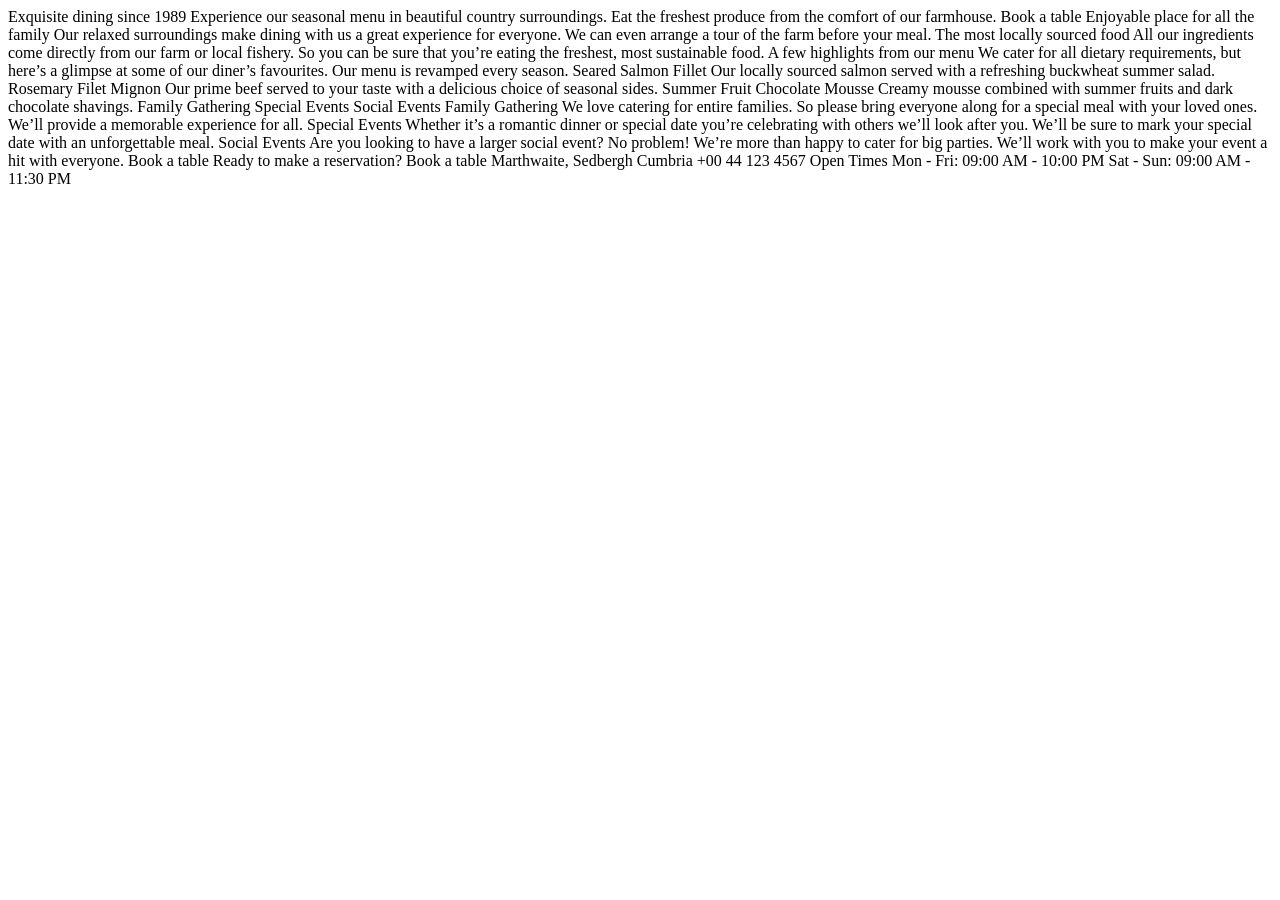
==== starter-code/index.html @ 2c785da1 "first commit" ====
<!DOCTYPE html>
<html lang="en">
<head>
  <meta charset="UTF-8">
  <meta name="viewport" content="width=device-width, initial-scale=1.0">

  <link rel="icon" type="image/png" sizes="32x32" href="./images/favicon-32x32.png">
  
  <title>Frontend Mentor | Dine Website Challenge</title>
</head>
<body>

  Exquisite dining since 1989

  Experience our seasonal menu in beautiful country surroundings. Eat the freshest produce from 
  the comfort of our farmhouse.

  Book a table



  Enjoyable place for all the family

  Our relaxed surroundings make dining with us a great experience for everyone. We can even arrange 
  a tour of the farm before your meal.

  The most locally sourced food

  All our ingredients come directly from our farm or local fishery. So you can be sure that you’re 
  eating the freshest, most sustainable food.



  A few highlights from our menu

  We cater for all dietary requirements, but here’s a glimpse at some of our diner’s favourites. 
  Our menu is revamped every season.

  Seared Salmon Fillet
  Our locally sourced salmon served with a refreshing buckwheat summer salad.

  Rosemary Filet Mignon
  Our prime beef served to your taste with a delicious choice of seasonal sides.

  Summer Fruit Chocolate Mousse
  Creamy mousse combined with summer fruits and dark chocolate shavings.



  Family Gathering
  Special Events
  Social Events

  Family Gathering
  We love catering for entire families. So please bring everyone along for a special meal with your 
  loved ones. We’ll provide a memorable experience for all.

  Special Events
  Whether it’s a romantic dinner or special date you’re celebrating with others we’ll look after you. 
  We’ll be sure to mark your special date with an unforgettable meal.

  Social Events
  Are you looking to have a larger social event? No problem! We’re more than happy to cater for big 
  parties. We’ll work with you to make your event a hit with everyone.

  Book a table



  Ready to make a reservation?

  Book a table



  Marthwaite, Sedbergh
  Cumbria
  +00 44 123 4567

  Open Times
  Mon - Fri: 09:00 AM - 10:00 PM
  Sat - Sun: 09:00 AM - 11:30 PM

</body>
</html>
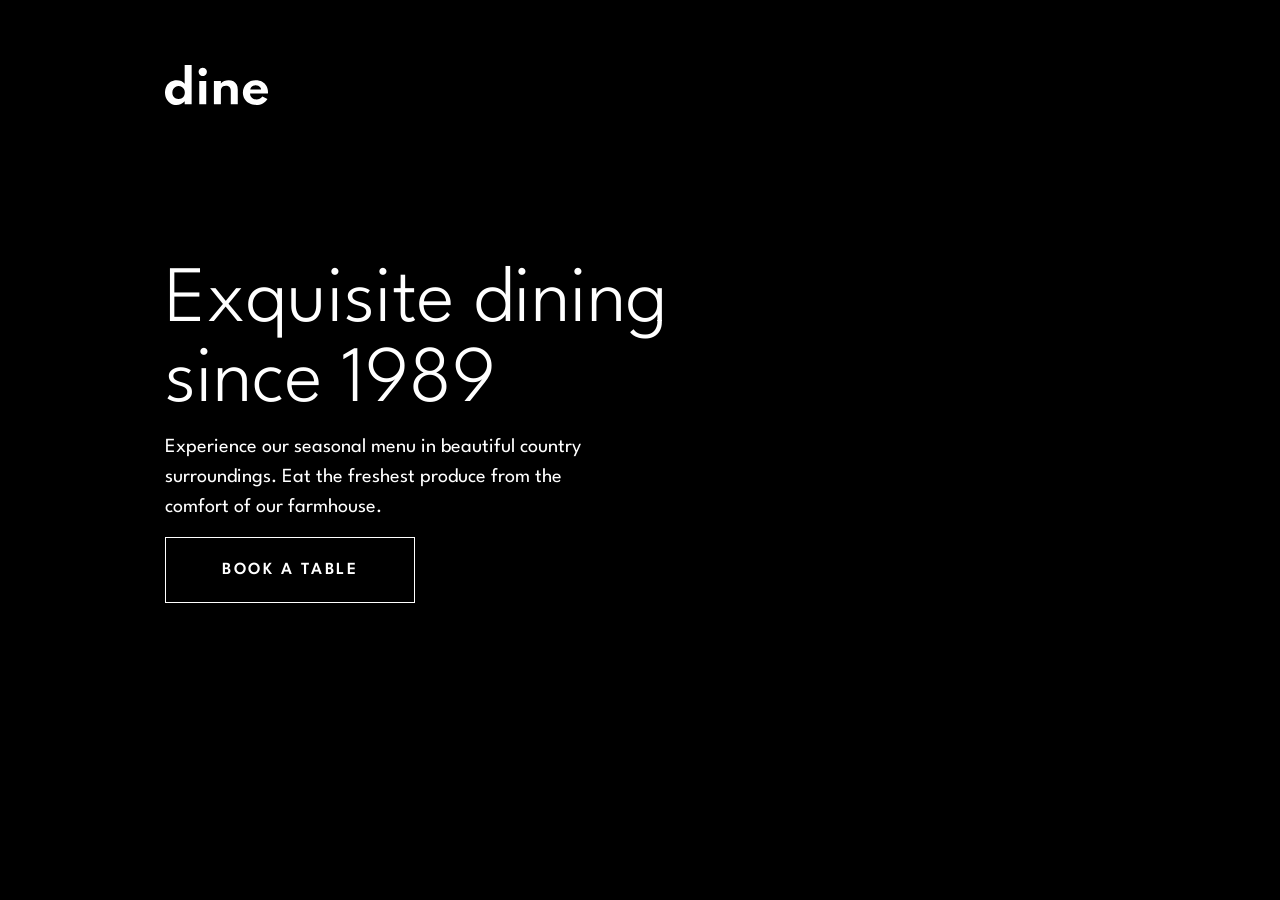
==== commit bd8e9b20: "feature: logo and hero content design changes done" ====
--- a/starter-code/index.html
+++ b/starter-code/index.html
@@ -1,85 +1,32 @@
 <!DOCTYPE html>
 <html lang="en">
+
 <head>
   <meta charset="UTF-8">
   <meta name="viewport" content="width=device-width, initial-scale=1.0">
 
   <link rel="icon" type="image/png" sizes="32x32" href="./images/favicon-32x32.png">
-  
+
   <title>Frontend Mentor | Dine Website Challenge</title>
+  <link rel="stylesheet" href="./styles.css">
+  <link rel="preconnect" href="https://fonts.googleapis.com">
+<link rel="preconnect" href="https://fonts.gstatic.com" crossorigin>
+<link href="https://fonts.googleapis.com/css2?family=League+Spartan:wght@100..900&display=swap" rel="stylesheet">
 </head>
+
 <body>
-
-  Exquisite dining since 1989
-
-  Experience our seasonal menu in beautiful country surroundings. Eat the freshest produce from 
-  the comfort of our farmhouse.
-
-  Book a table
-
-
-
-  Enjoyable place for all the family
-
-  Our relaxed surroundings make dining with us a great experience for everyone. We can even arrange 
-  a tour of the farm before your meal.
-
-  The most locally sourced food
-
-  All our ingredients come directly from our farm or local fishery. So you can be sure that you’re 
-  eating the freshest, most sustainable food.
-
-
-
-  A few highlights from our menu
-
-  We cater for all dietary requirements, but here’s a glimpse at some of our diner’s favourites. 
-  Our menu is revamped every season.
-
-  Seared Salmon Fillet
-  Our locally sourced salmon served with a refreshing buckwheat summer salad.
-
-  Rosemary Filet Mignon
-  Our prime beef served to your taste with a delicious choice of seasonal sides.
-
-  Summer Fruit Chocolate Mousse
-  Creamy mousse combined with summer fruits and dark chocolate shavings.
-
-
-
-  Family Gathering
-  Special Events
-  Social Events
-
-  Family Gathering
-  We love catering for entire families. So please bring everyone along for a special meal with your 
-  loved ones. We’ll provide a memorable experience for all.
-
-  Special Events
-  Whether it’s a romantic dinner or special date you’re celebrating with others we’ll look after you. 
-  We’ll be sure to mark your special date with an unforgettable meal.
-
-  Social Events
-  Are you looking to have a larger social event? No problem! We’re more than happy to cater for big 
-  parties. We’ll work with you to make your event a hit with everyone.
-
-  Book a table
-
-
-
-  Ready to make a reservation?
-
-  Book a table
-
-
-
-  Marthwaite, Sedbergh
-  Cumbria
-  +00 44 123 4567
-
-  Open Times
-  Mon - Fri: 09:00 AM - 10:00 PM
-  Sat - Sun: 09:00 AM - 11:30 PM
+  <section class="hero">
+    <header class="hero-header">
+      <div class="logo"><img src="./images/logo.svg" alt="Dine logo"> </div>
+      <div class="hero-content">
+        <h1>Exquisite dining since 1989</h1>
+        <p>Experience our seasonal menu in beautiful country surroundings. 
+          Eat the freshest produce from the comfort of our farmhouse.</p>
+        <a href="#" class="btn">BOOK A TABLE</a>
+      </div>
+    </header>
+  </section>
 
 </body>
+
 </html>
--- a/starter-code/styles.css
+++ b/starter-code/styles.css
@@ -0,0 +1,51 @@
+* {
+    margin: 0;
+    padding: 0;
+    box-sizing: border-box;
+}
+
+body {
+    background-color: black;
+}
+
+.hero-header {
+    padding: 65px 0px 198px 165px;
+    font-family: "League Spartan", sans-serif;
+    display: flex;
+    flex-direction: column;
+    gap: 153px;
+}
+
+.hero-content {
+    color: white;
+
+    h1 {
+        font-size: 80px;
+        font-weight: 300;
+        line-height: 1;
+        width: 508px;
+    }
+
+    p {
+        margin-top: 10px;
+        font-size: 20px;
+        font-weight: 400;
+        line-height: 1.5;
+        width: 445px;
+        margin-bottom: 40px;
+
+    }
+
+    .btn {
+        text-decoration: none;
+        color: white;
+        font-size: 17px;
+        font-weight: 600;
+        line-height: 95%;
+        border: 1px solid #FFFFFF;
+        padding: 24px 56px;
+        letter-spacing: 2.5px;
+        text-transform: uppercase;
+    }
+
+}
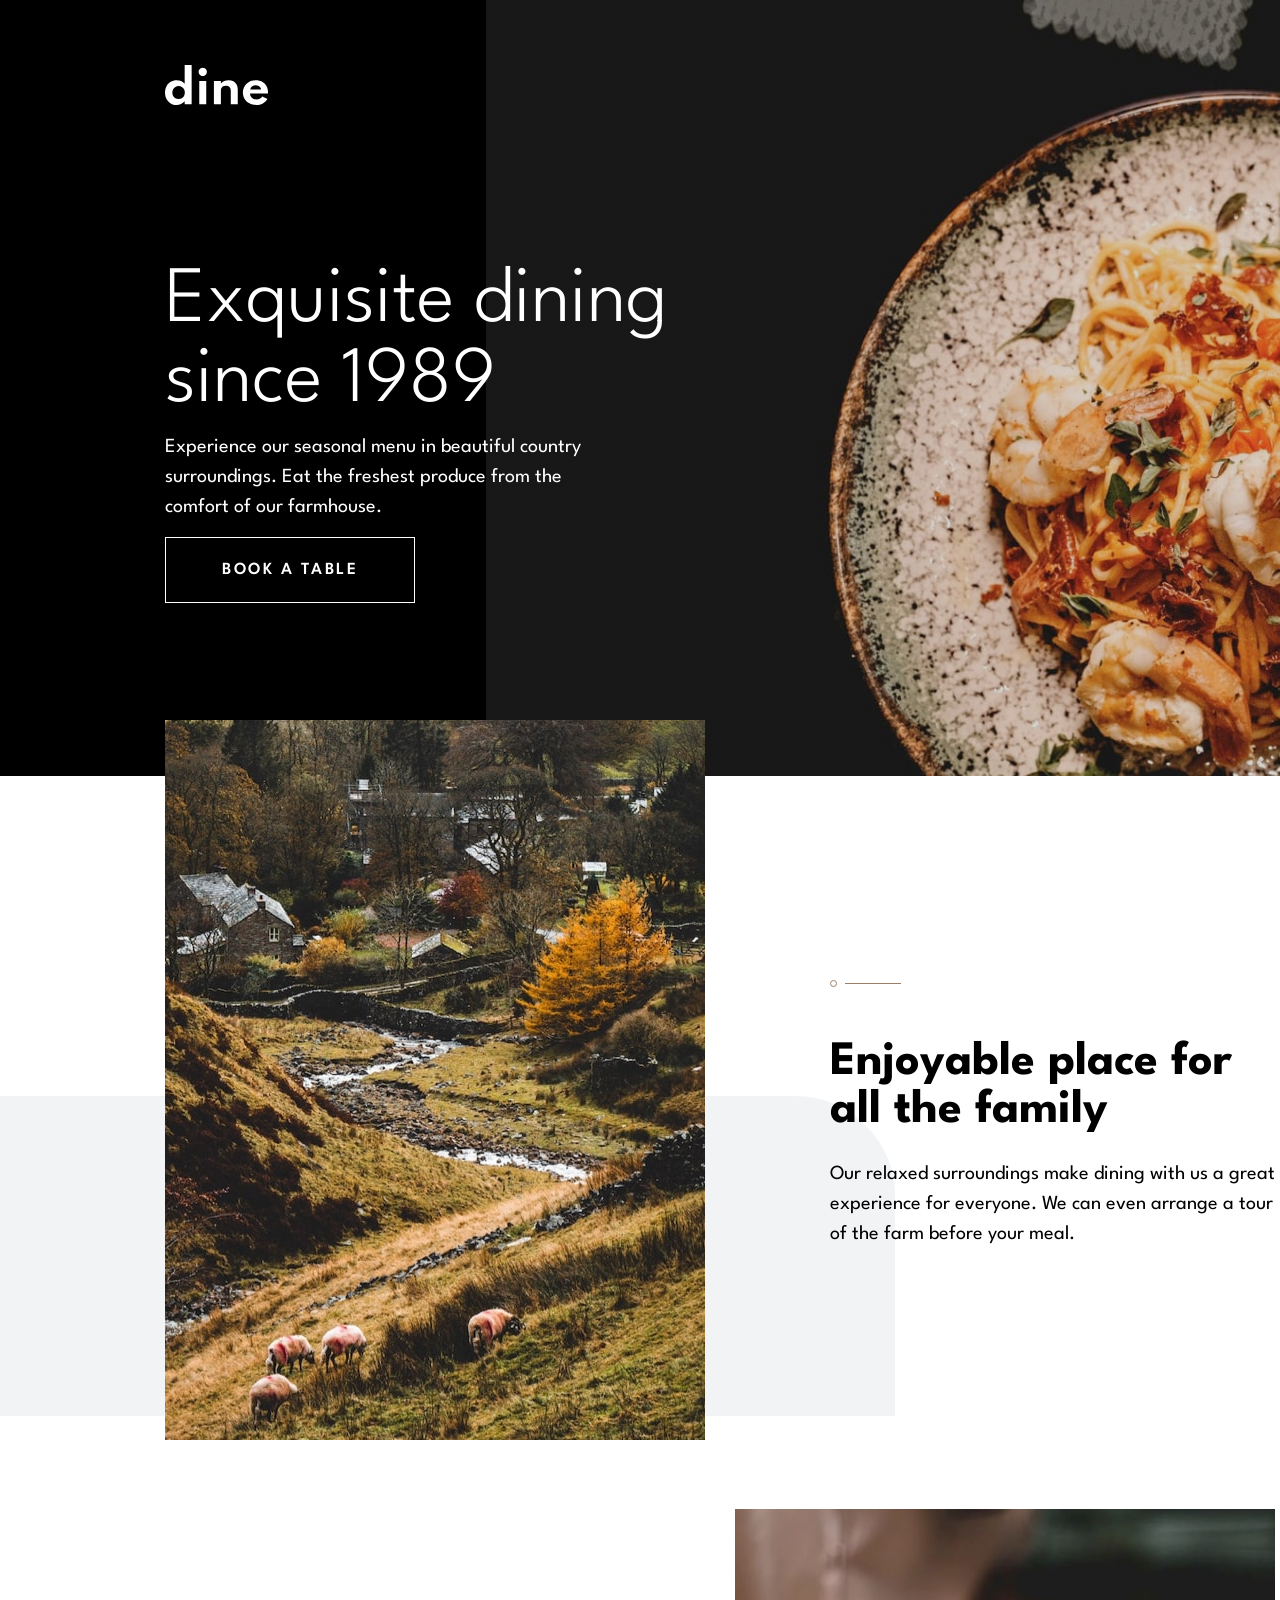
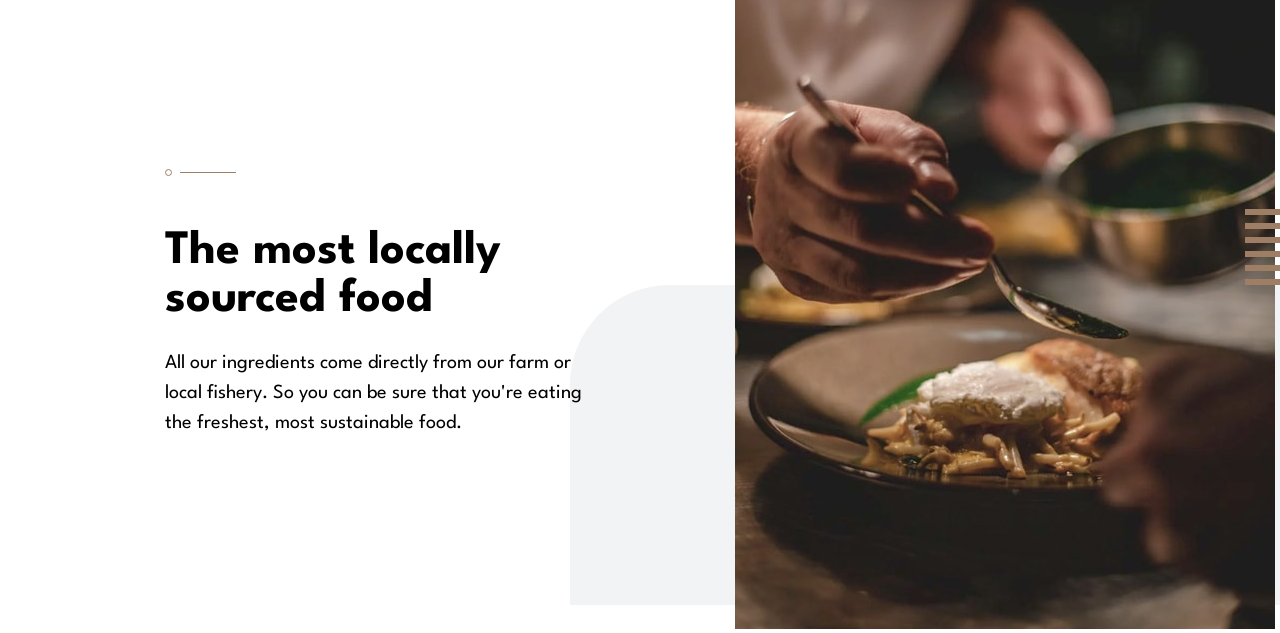
==== commit 1b9dd2d4: "highlights section design completed" ====
--- a/starter-code/index.html
+++ b/starter-code/index.html
@@ -10,21 +10,47 @@
   <title>Frontend Mentor | Dine Website Challenge</title>
   <link rel="stylesheet" href="./styles.css">
   <link rel="preconnect" href="https://fonts.googleapis.com">
-<link rel="preconnect" href="https://fonts.gstatic.com" crossorigin>
-<link href="https://fonts.googleapis.com/css2?family=League+Spartan:wght@100..900&display=swap" rel="stylesheet">
+  <link rel="preconnect" href="https://fonts.gstatic.com" crossorigin>
+  <link href="https://fonts.googleapis.com/css2?family=League+Spartan:wght@100..900&display=swap" rel="stylesheet">
 </head>
 
-<body>
+<body> 
   <section class="hero">
     <header class="hero-header">
       <div class="logo"><img src="./images/logo.svg" alt="Dine logo"> </div>
       <div class="hero-content">
         <h1>Exquisite dining since 1989</h1>
-        <p>Experience our seasonal menu in beautiful country surroundings. 
-          Eat the freshest produce from the comfort of our farmhouse.</p>
+        <p>Experience our seasonal menu in beautiful country surroundings.
+          Eat the freshest produce from the comfort of our farmhouse.
+        </p>
         <a href="#" class="btn">BOOK A TABLE</a>
       </div>
     </header>
+  </section>
+  <section class="highlights">
+    <div class="highlights-item">
+      <div class="highlight-image">
+        <img src=".\images\homepage\enjoyable-place-desktop.jpg">
+      </div>
+      <div class="highlight-content">
+        <img src=".\images\patterns\pattern-divide.svg">
+        <h2>Enjoyable place for all the family</h2>
+        <p>Our relaxed surroundings make dining with us a great experience for
+          everyone. We can even arrange a tour of the farm before your meal.</p>
+      </div>
+    </div>
+    <div class="highlights-item highlight-item-reversed">
+      <div class="highlight-content">
+        <img src=".\images\patterns\pattern-divide.svg">
+        <h2>The most locally sourced food</h2>
+        <p>All our ingredients come directly from our farm or local fishery. So you can be sure that you're eating the freshest, most sustainable food.</p>
+      </div>
+      <div class="highlight-image item-two">
+      <div> <img src=".\images\homepage\locally-sourced-desktop.jpg"></div>
+      <div class="divide-lines">
+        <img src=".\images\patterns\pattern-lines.svg">
+    </div>
+    </div>
   </section>
 
 </body>
--- a/starter-code/styles.css
+++ b/starter-code/styles.css
@@ -5,12 +5,25 @@
 }
 
 body {
-    background-color: black;
+    background-color: hsl(0, 69%, 3%);
+    font-family: "League Spartan", sans-serif;
+}
+
+.hero {
+    background-image:
+
+        linear-gradient(to right,
+            black 38%,
+            rgba(50, 50, 50, 0.2)38%,
+            rgba(50, 50, 50, 0.2)100%),
+        url("./images/homepage/hero-bg-desktop.jpg");
+    background-repeat: no-repeat;
+    background-size: cover;
+
 }
 
 .hero-header {
     padding: 65px 0px 198px 165px;
-    font-family: "League Spartan", sans-serif;
     display: flex;
     flex-direction: column;
     gap: 153px;
@@ -47,5 +60,58 @@
         letter-spacing: 2.5px;
         text-transform: uppercase;
     }
+}
 
+.highlights {
+    display: flex;
+    flex-direction: column;
+    gap: 121px;
+    background-color: white;
+}
+
+.highlights-item {
+    display: flex;
+    gap: 125px;
+    padding-top: 200px;
+    padding-right: 165px;
+    padding-left: 165px;
+    background-image: url("./images/patterns/pattern-curve-top-right.svg");
+    background-repeat: no-repeat;
+    background-position: 0px 320px;
+}
+
+.highlight-content {
+    h2 {
+        font-size: 48px;
+        font-weight: 700;
+        line-height: 1;
+        width: 445px;
+        margin-top: 48px;
+    }
+
+    p {
+        font-size: 20px;
+        font-weight: 400;
+        line-height: 1.5;
+        width: 445px;
+        margin-top: 24px;
+    }
+
+}
+
+.highlight-image {
+    margin-top: -256px;
+}
+
+.highlight-item-reversed {
+    background-image: url("./images/patterns/pattern-curve-top-left.svg");
+    background-repeat: no-repeat;
+    background-position: 570px 320px;
+}
+.item-two{
+    display: flex;
+}
+.divide-lines{
+    margin-top: 300px;
+    margin-left: -30px;
 }
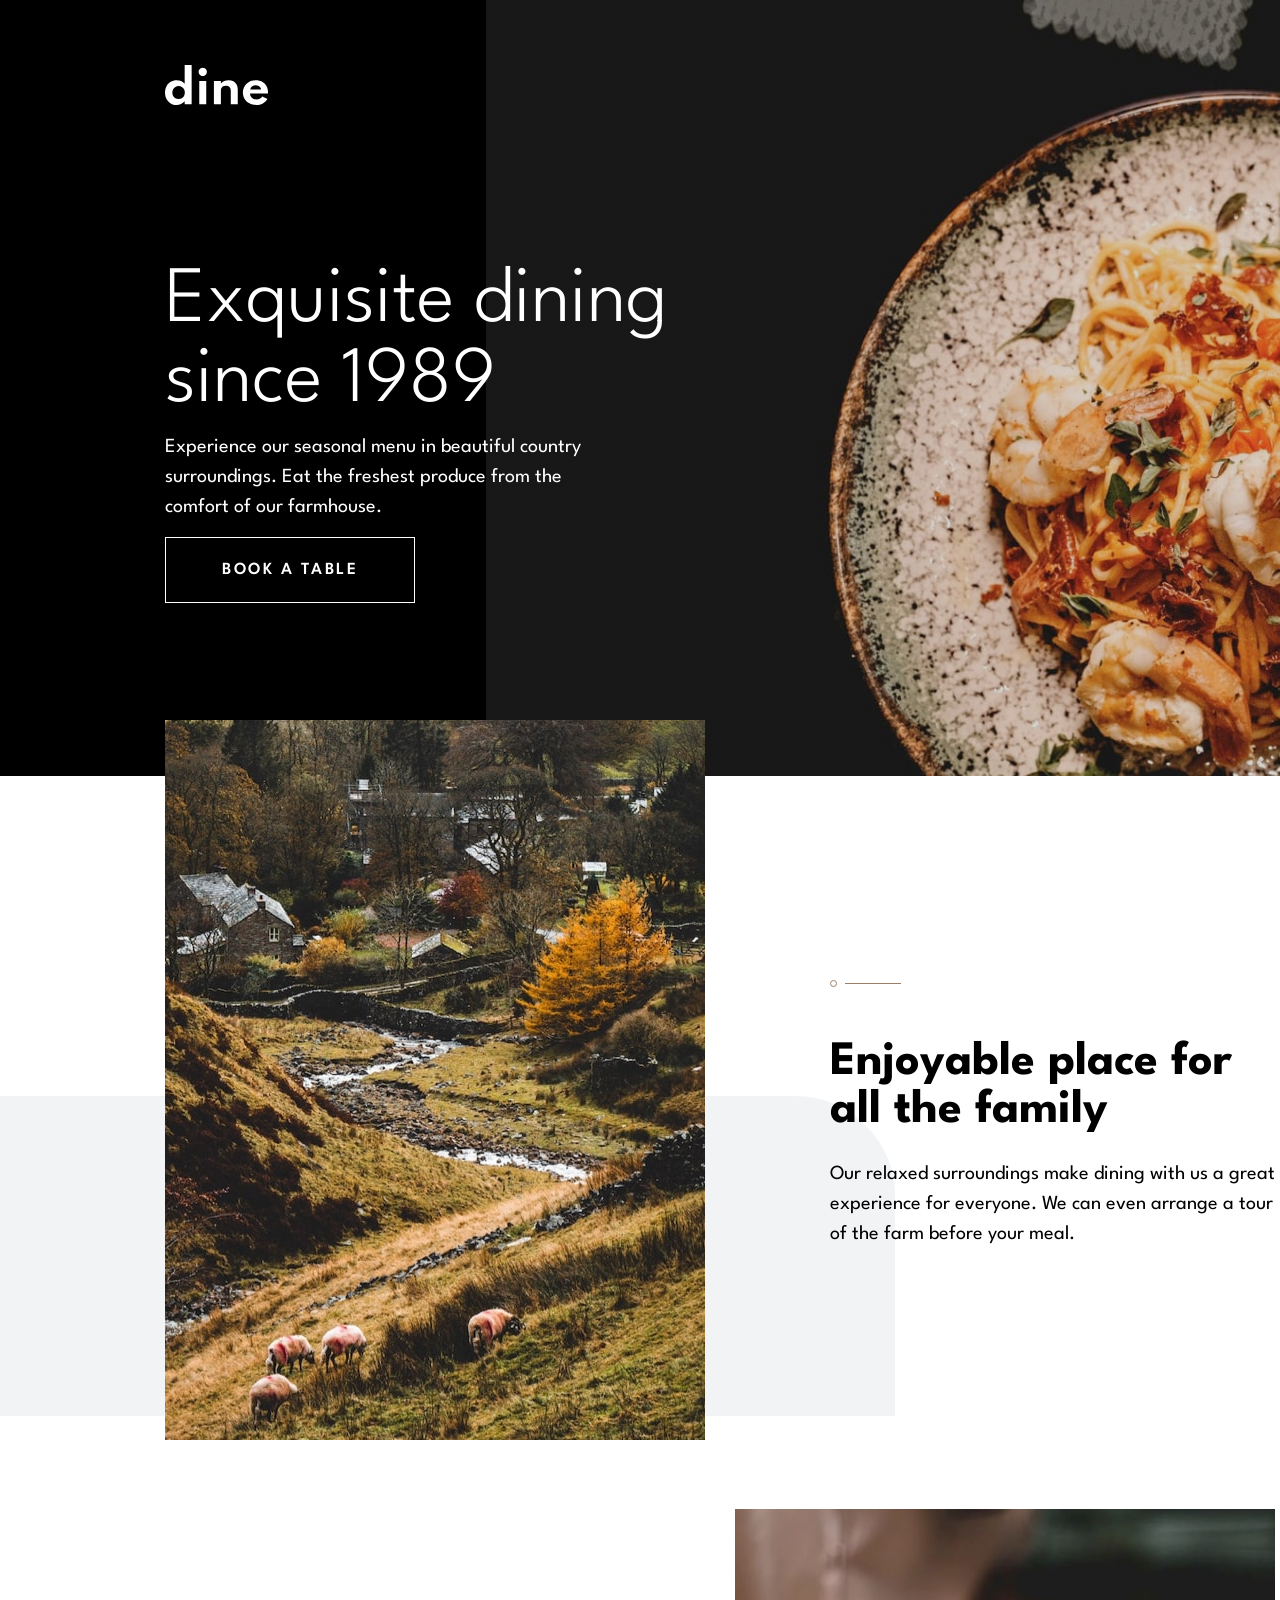
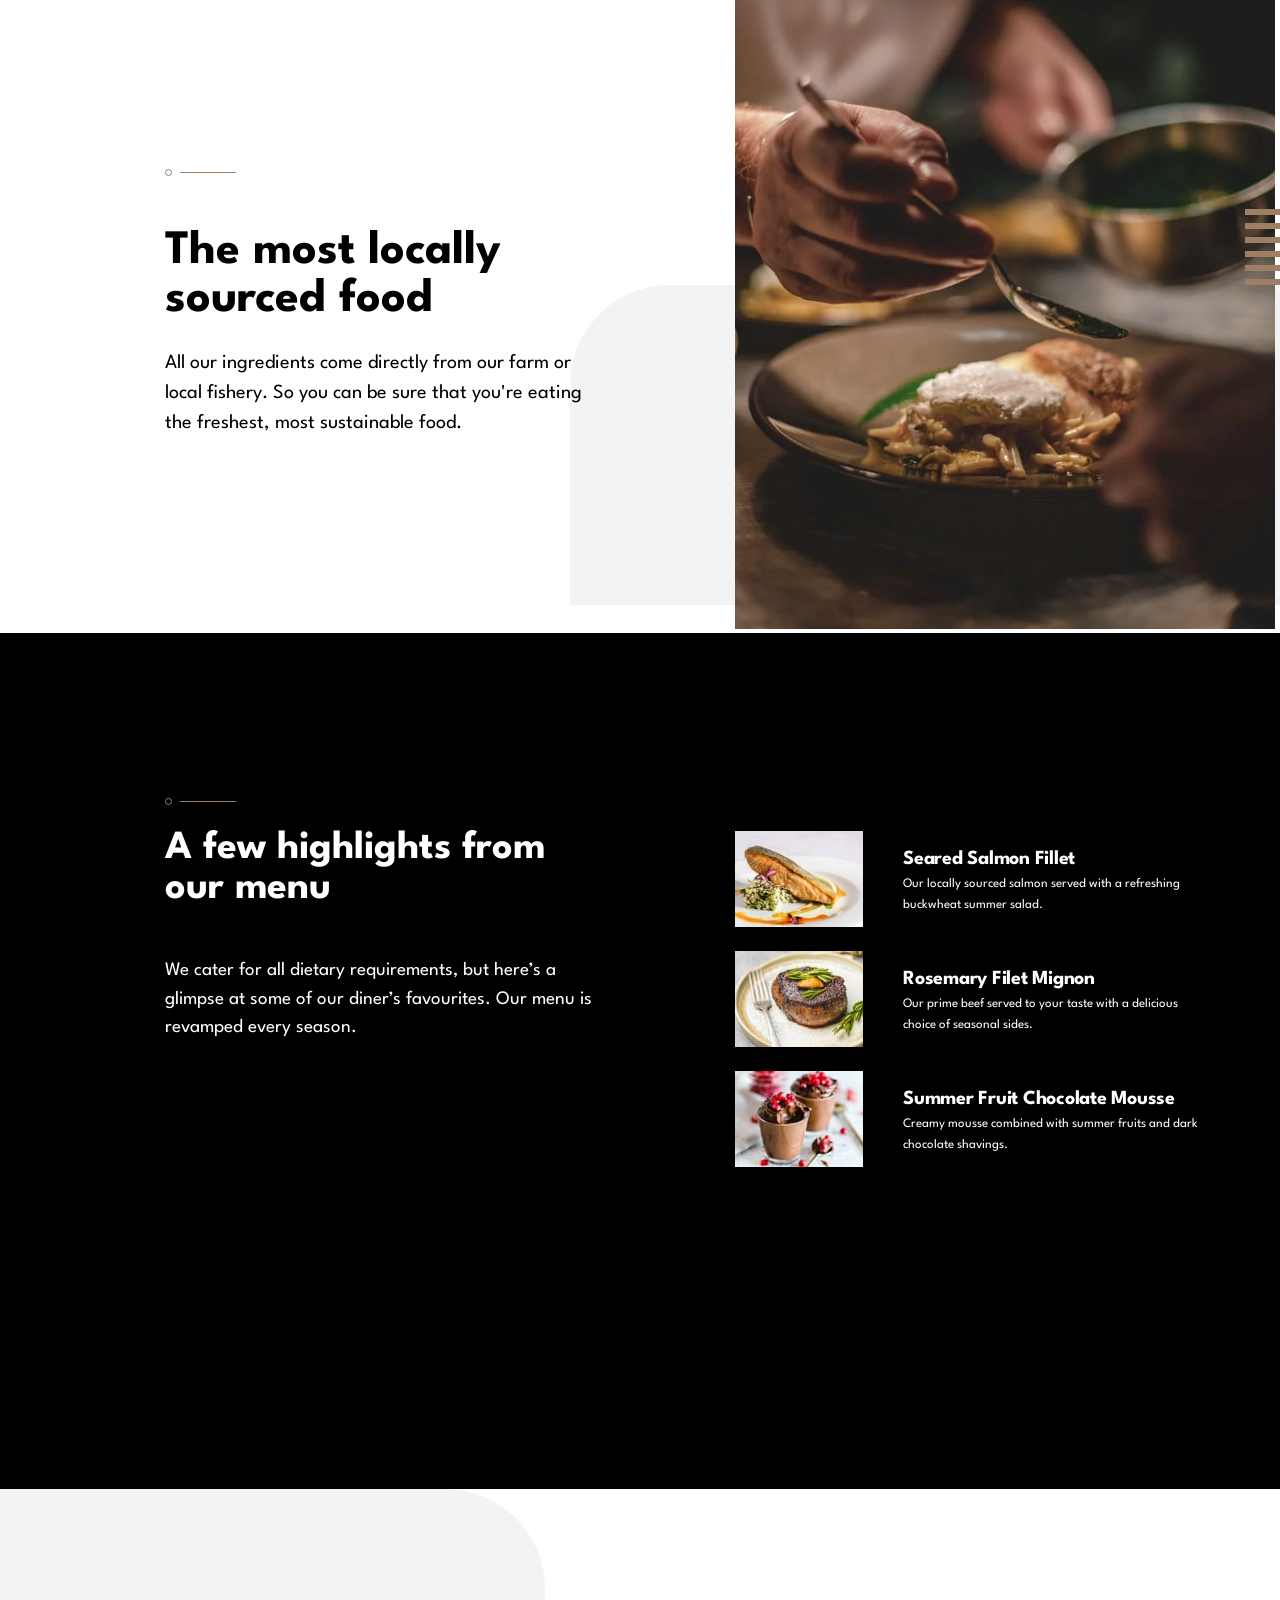
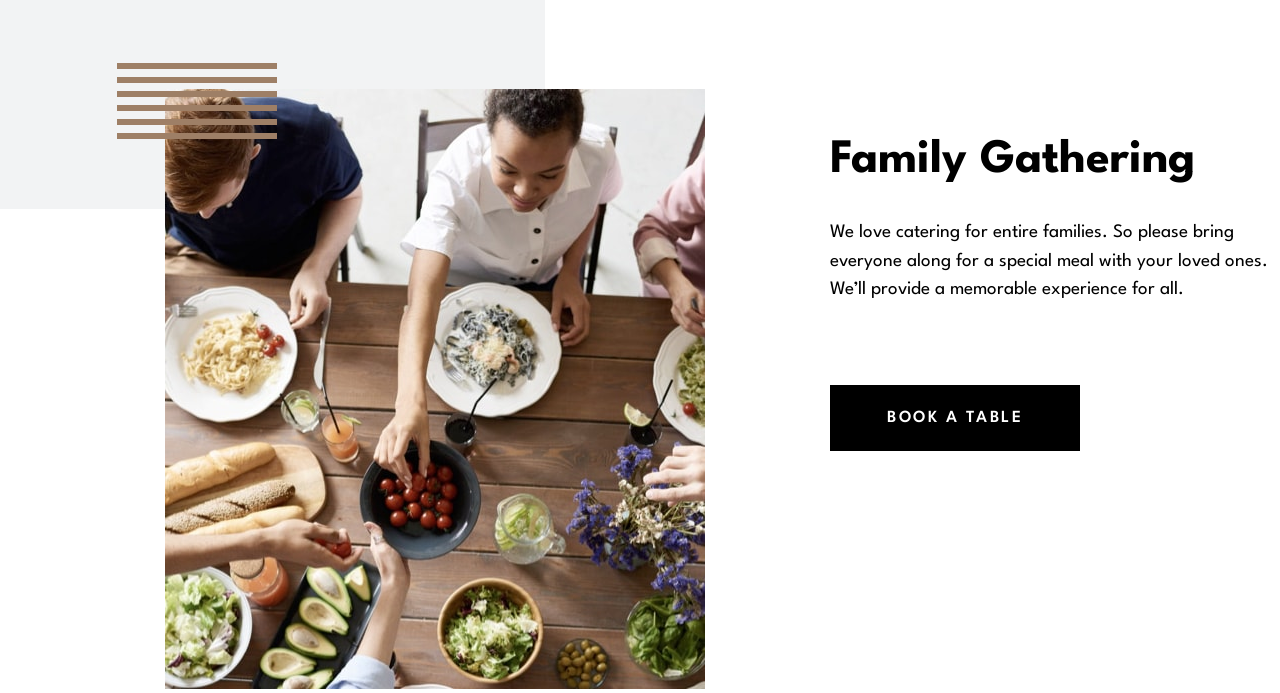
==== commit ff67f54f: "Add booking page and CTA links" ====
--- a/starter-code/index.html
+++ b/starter-code/index.html
@@ -14,7 +14,7 @@
   <link href="https://fonts.googleapis.com/css2?family=League+Spartan:wght@100..900&display=swap" rel="stylesheet">
 </head>
 
-<body> 
+<body>
   <section class="hero">
     <header class="hero-header">
       <div class="logo"><img src="./images/logo.svg" alt="Dine logo"> </div>
@@ -23,7 +23,7 @@
         <p>Experience our seasonal menu in beautiful country surroundings.
           Eat the freshest produce from the comfort of our farmhouse.
         </p>
-        <a href="#" class="btn">BOOK A TABLE</a>
+        <a href="./booking.html" class="btn">BOOK A TABLE</a>
       </div>
     </header>
   </section>
@@ -43,16 +43,75 @@
       <div class="highlight-content">
         <img src=".\images\patterns\pattern-divide.svg">
         <h2>The most locally sourced food</h2>
-        <p>All our ingredients come directly from our farm or local fishery. So you can be sure that you're eating the freshest, most sustainable food.</p>
+        <p>All our ingredients come directly from our farm or local fishery. So you can be sure that you're eating the
+          freshest, most sustainable food.</p>
       </div>
       <div class="highlight-image item-two">
-      <div> <img src=".\images\homepage\locally-sourced-desktop.jpg"></div>
-      <div class="divide-lines">
-        <img src=".\images\patterns\pattern-lines.svg">
-    </div>
+        <div> <img src=".\images\homepage\locally-sourced-desktop.jpg"></div>
+        <div class="divide-lines">
+          <img src=".\images\patterns\pattern-lines.svg">
+        </div>
+      </div>
+  </section>
+  <section class="menu">
+    <div class="menu-item">
+      <div class="menu-content">
+        <div class="line">
+          <img src=".\images\patterns\pattern-divide.svg">
+        </div>
+        <h2>A few highlights from our menu</h2>
+        <p>We cater for all dietary requirements, but here’s a glimpse at some of our diner’s favourites. Our menu is
+          revamped every season.</p>
+      </div>
+      <div class="menu-item-list">
+        <div class="top-menu">
+          <div class="salmon">
+            <img src=".\images\homepage\salmon-desktop-tablet.jpg">
+          </div>
+          <div class="top">
+            <h4>Seared Salmon Fillet</h4>
+            <p>Our locally sourced salmon served with a refreshing buckwheat summer salad.</p>
+          </div>
+        </div>
+        <div class="middle-menu">
+          <div class="Mignon">
+            <img src=".\images\homepage\beef-desktop-tablet.jpg">
+          </div>
+          <div class="middle">
+            <h4>Rosemary Filet Mignon</h4>
+            <p>Our prime beef served to your taste with a delicious choice of seasonal sides.</p>
+          </div>
+        </div>
+        <div class="bottom-menu">
+          <div class="Mousse">
+            <img src=".\images\homepage\chocolate-desktop-tablet.jpg">
+          </div>
+          <div class="bottom">
+            <h4>Summer Fruit Chocolate Mousse</h4>
+            <p>Creamy mousse combined with summer fruits and dark chocolate shavings.</p>
+          </div>
+        </div>
+      </div>
     </div>
   </section>
-
+  <section class="Family-Gathering">
+    <div class="Family-item">
+      <div class="Family-image">
+        <img src=".\images\homepage\family-gathering-desktop.jpg">
+      </div>
+      <div class="Family-space">
+      <div class="Family-content">
+        <h2>Family Gathering</h2>
+        <p>We love catering for entire families. So please bring everyone along for a special meal with your loved ones.
+          We’ll provide a memorable experience for all.</p>
+      </div>
+        <a href="./booking.html" class="btn">BOOK A TABLE</a>
+        </div>
+         <div class="divides-lines">
+          <img src=".\images\patterns\pattern-lines.svg">
+        </div>
+      </div>
+    </div>
 </body>
 
 </html>
--- a/starter-code/styles.css
+++ b/starter-code/styles.css
@@ -108,10 +108,330 @@
     background-repeat: no-repeat;
     background-position: 570px 320px;
 }
-.item-two{
-    display: flex;
-}
-.divide-lines{
+
+.item-two {
+    display: flex;
+}
+
+.divide-lines {
     margin-top: 300px;
     margin-left: -30px;
-}+}
+
+.menu {
+    display: flex;
+    flex-direction: column;
+    gap: 121px;
+    background-color: black;
+    color: #FFFFFF;
+}
+
+.menu-item {
+    display: flex;
+    gap: 125px;
+    padding-top: 200px;
+    padding-right: 165px;
+    padding-left: 165px;
+    margin-bottom: 320px;
+}
+
+.menu-content {
+    width: 445px;
+    height: 210px;
+    margin-top: -35px;
+    display: flex;
+    flex-direction: column;
+    gap: 24px;
+
+    h2 {
+        font-size: 40px;
+        font-weight: 700;
+        line-height: 1;
+        width: 380;
+    }
+
+    p {
+        font-size: 19px;
+        font-weight: 400;
+        line-height: 1.5;
+        width: 445px;
+        margin-top: 24px;
+    }
+}
+
+.menu-item-list {
+    display: flex;
+    flex-direction: column;
+    align-items: flex-start;
+    gap: 24px;
+
+    h4 {
+        width: 306px;
+        height: 24px;
+        font-weight: 700;
+        font-size: 20px;
+        letter-spacing: -0.25px;
+    }
+
+    p {
+
+        width: 300px;
+        height: 39px;
+        font-weight: 400;
+        font-size: 13px;
+        line-height: 162.5%;
+
+    }
+
+}
+
+.top-menu {
+    display: flex;
+    flex-direction: row;
+    align-items: center;
+    gap: 40px;
+    width: 540px;
+    height: 96px;
+}
+
+.middle-menu {
+    display: flex;
+    flex-direction: row;
+    align-items: center;
+    gap: 40px;
+    width: 540px;
+    height: 96px;
+}
+
+.bottom-menu {
+    display: flex;
+    flex-direction: row;
+    align-items: center;
+    gap: 40px;
+    width: 540px;
+    height: 96px;
+}
+
+.line {
+    display: flex;
+}
+
+.Family-Gathering {
+    display: flex;
+    flex-direction: column;
+    gap: 121px;
+    background-color: white;
+}
+
+.Family-item {
+    display: flex;
+    gap: 125px;
+    padding-top: 200px;
+    padding-right: 165px;
+    padding-left: 165px;
+    background-image: url("./images/patterns/pattern-curve-top-right.svg");
+    background-repeat: no-repeat;
+    background-position: -350px 0px;
+}
+
+.Family-space {
+    display: flex;
+    flex-direction: column;
+    align-items: flex-start;
+    padding: 0px;
+    gap: 80px;
+
+    h2 {
+        font-size: 48px;
+        font-weight: 700;
+        line-height: 1;
+        width: 445px;
+        margin-top: 48px;
+    }
+
+    p {
+        font-size: 19px;
+        font-weight: 400;
+        line-height: 1.5;
+        width: 445px;
+        margin-top: 24px;
+    }
+
+    .btn {
+        text-decoration: none;
+        color: white;
+        font-size: 17px;
+        font-weight: 600;
+        line-height: 95%;
+        border: 1px solid black;
+        padding: 24px 56px;
+        letter-spacing: 2.5px;
+        text-transform: uppercase;
+        background-color: black;
+    }
+}
+
+.divides-lines {
+    margin-top: -26px;
+    margin-left: -1283px;
+}
+
+.Family-content {
+    display: flex;
+    flex-direction: column;
+    gap: 10px;
+}
+
+.booking-page {
+    background: #f4efe9;
+    color: #111111;
+}
+
+.booking-hero {
+    background:
+        linear-gradient(to right, rgba(17, 17, 17, 0.8), rgba(17, 17, 17, 0.6)),
+        url("./images/homepage/ready-bg-desktop.jpg") center/cover no-repeat;
+    min-height: 430px;
+    padding: 60px 165px 0;
+    color: #ffffff;
+}
+
+.booking-topbar {
+    display: flex;
+    align-items: center;
+}
+
+.logo-link {
+    display: inline-block;
+}
+
+.booking-intro {
+    max-width: 540px;
+    padding-top: 70px;
+}
+
+.eyebrow {
+    font-size: 14px;
+    font-weight: 600;
+    letter-spacing: 2px;
+    text-transform: uppercase;
+    margin-bottom: 18px;
+}
+
+.booking-intro h1 {
+    font-size: 64px;
+    font-weight: 700;
+    line-height: 0.9;
+    margin-bottom: 18px;
+}
+
+.booking-intro p {
+    font-size: 20px;
+    line-height: 1.5;
+    color: rgba(255, 255, 255, 0.8);
+}
+
+.booking-shell {
+    max-width: 1120px;
+    margin: -75px auto 80px;
+    padding: 0 20px;
+    display: flex;
+    align-items: flex-end;
+    gap: 42px;
+}
+
+.reservation-card {
+    flex: 1.6;
+    background: #ffffff;
+    border-radius: 18px;
+    box-shadow: 0 25px 60px rgba(0, 0, 0, 0.12);
+    padding: 38px 32px;
+}
+
+.reservation-form {
+    display: grid;
+    gap: 22px;
+}
+
+.field-row {
+    display: grid;
+    grid-template-columns: repeat(2, minmax(0, 1fr));
+    gap: 18px;
+}
+
+.field {
+    display: flex;
+    flex-direction: column;
+    gap: 10px;
+    font-size: 14px;
+    font-weight: 600;
+    color: #111111;
+}
+
+.field input {
+    border: none;
+    border-bottom: 1px solid rgba(17, 17, 17, 0.3);
+    padding: 12px 0;
+    font: inherit;
+    color: #111111;
+    background: transparent;
+}
+
+.field input:focus {
+    outline: none;
+    border-bottom-color: #111111;
+}
+
+.primary-btn {
+    border: none;
+    background: #111111;
+    color: #ffffff;
+    text-transform: uppercase;
+    letter-spacing: 2px;
+    font-weight: 600;
+    padding: 22px 30px;
+    cursor: pointer;
+    transition: opacity 0.25s ease;
+}
+
+.primary-btn:hover {
+    opacity: 0.9;
+}
+
+.booking-info {
+    flex: 0.8;
+    padding: 36px 0 18px;
+    color: #111111;
+}
+
+.address-line,
+.opening-hours p {
+    font-size: 20px;
+    line-height: 1.5;
+    margin-bottom: 8px;
+}
+
+.opening-hours {
+    margin-top: 42px;
+}
+
+.opening-hours h2 {
+    font-size: 30px;
+    margin-bottom: 16px;
+}
+
+@media (max-width: 800px) {
+    .booking-hero {
+        padding-left: 24px;
+        padding-right: 24px;
+    }
+
+    .booking-shell {
+        flex-direction: column;
+        margin-top: -40px;
+    }
+
+    .field-row {
+        grid-template-columns: 1fr;
+    }
+}
